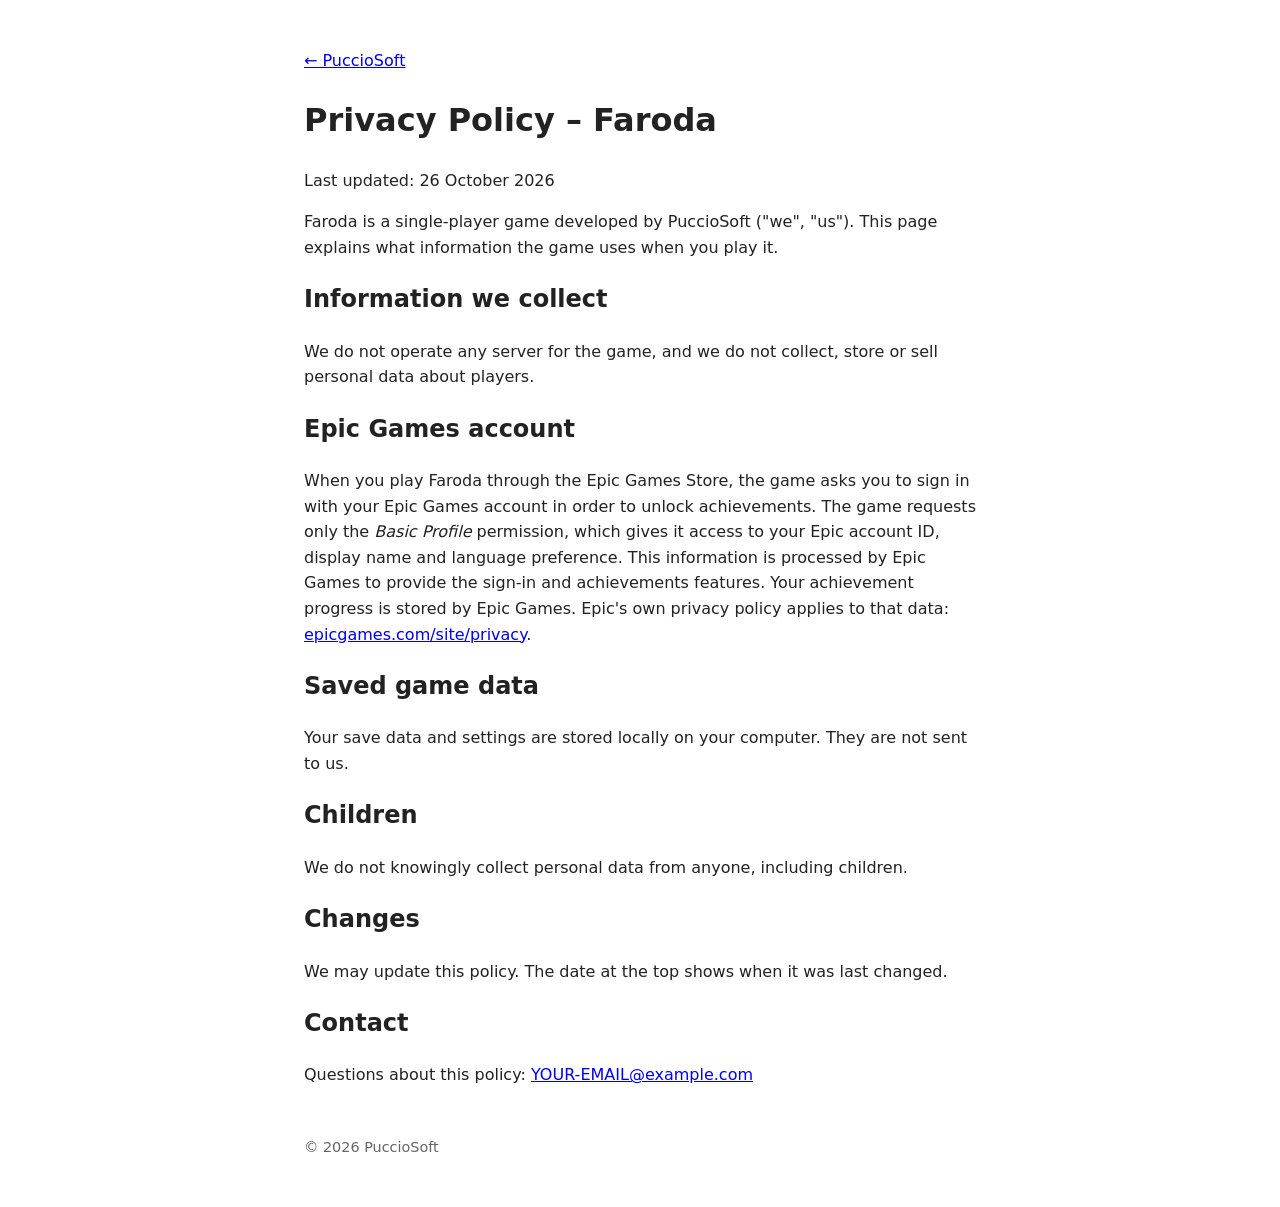
==== privacy.html @ 3f1264f8 "First commit Test pages" ====
<!doctype html>
<html lang="en">
<head>
<meta charset="utf-8">
<meta name="viewport" content="width=device-width, initial-scale=1">
<title>Privacy Policy – Faroda – PuccioSoft</title>
<style>
  body { font-family: system-ui, sans-serif; max-width: 42rem; margin: 3rem auto; padding: 0 1rem; line-height: 1.6; color: #222; }
  footer { margin-top: 3rem; font-size: .9rem; color: #666; }
</style>
</head>
<body>
  <p><a href="index.html">&larr; PuccioSoft</a></p>
  <h1>Privacy Policy – Faroda</h1>
  <p>Last updated: 26 October 2026</p>

  <p>
    Faroda is a single-player game developed by PuccioSoft ("we", "us").
    This page explains what information the game uses when you play it.
  </p>

  <h2>Information we collect</h2>
  <p>
    We do not operate any server for the game, and we do not collect, store or sell
    personal data about players.
  </p>

  <h2>Epic Games account</h2>
  <p>
    When you play Faroda through the Epic Games Store, the game asks you to sign in with your
    Epic Games account in order to unlock achievements. The game requests only the
    <em>Basic Profile</em> permission, which gives it access to your Epic account ID, display name
    and language preference. This information is processed by Epic Games to provide the sign-in and
    achievements features. Your achievement progress is stored by Epic Games.
    Epic's own privacy policy applies to that data:
    <a href="https://www.epicgames.com/site/privacy">epicgames.com/site/privacy</a>.
  </p>

  <h2>Saved game data</h2>
  <p>
    Your save data and settings are stored locally on your computer. They are not sent to us.
  </p>

  <h2>Children</h2>
  <p>We do not knowingly collect personal data from anyone, including children.</p>

  <h2>Changes</h2>
  <p>We may update this policy. The date at the top shows when it was last changed.</p>

  <h2>Contact</h2>
  <p>
    Questions about this policy: <a href="mailto:YOUR-EMAIL@example.com">YOUR-EMAIL@example.com</a>
  </p>

  <footer>&copy; 2026 PuccioSoft</footer>
</body>
</html>
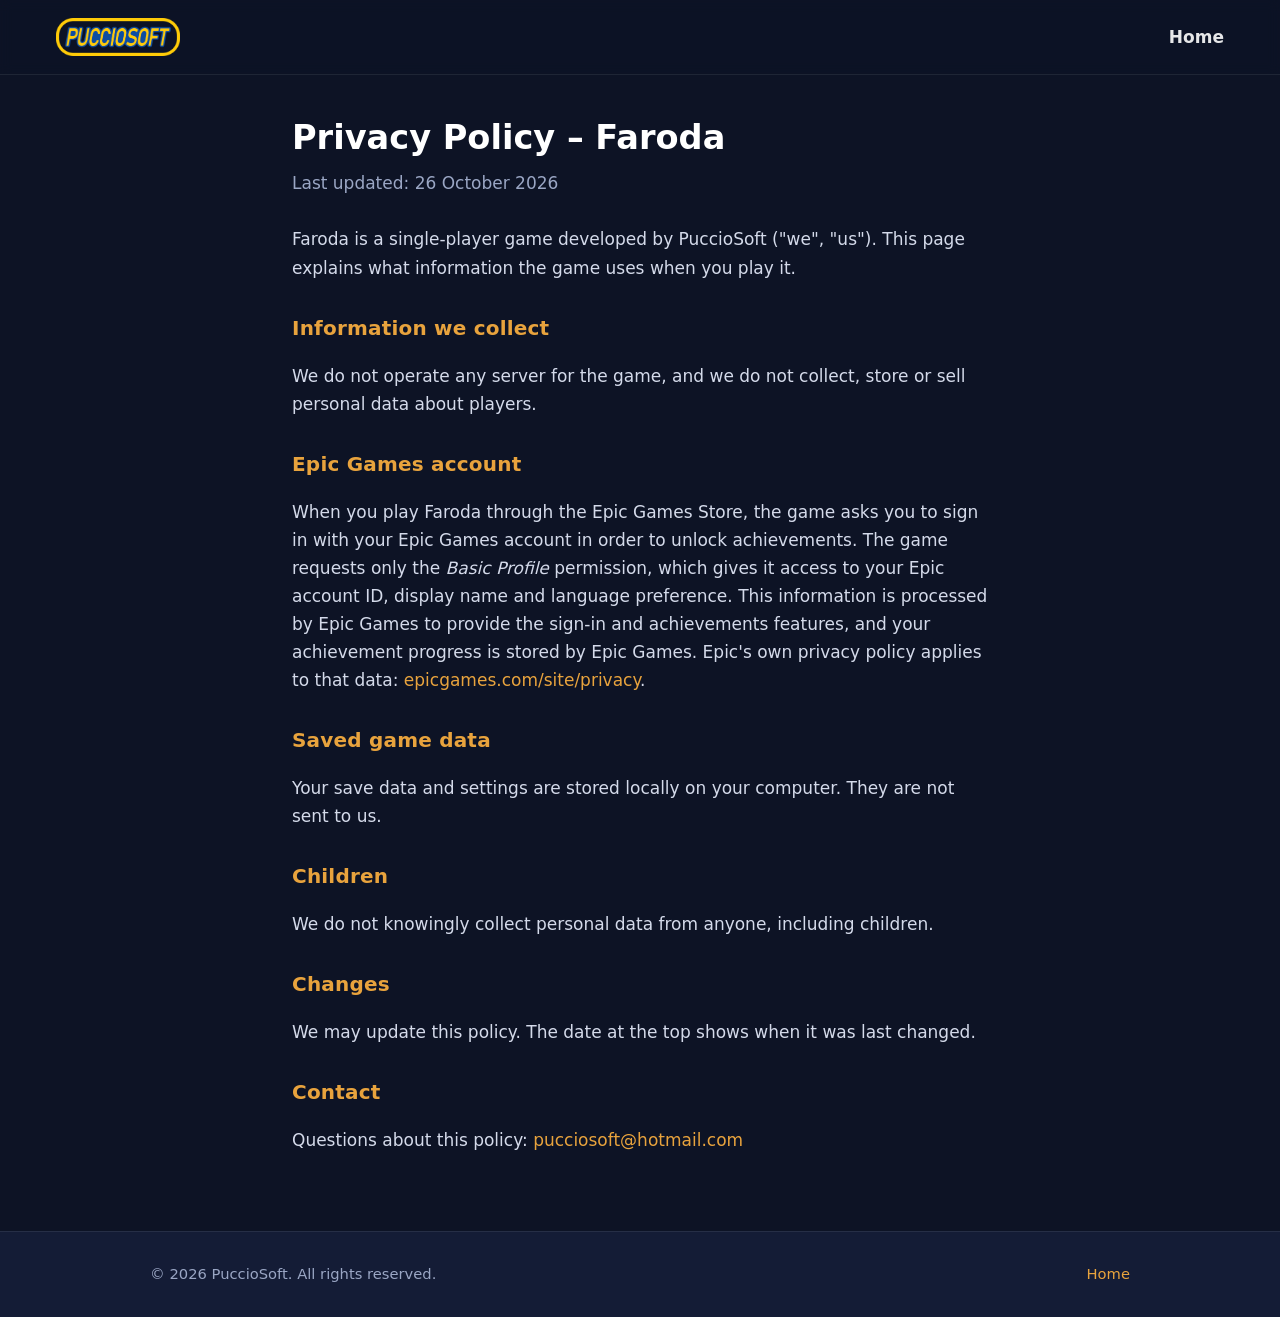
==== commit 6f6c8170: "Add files via upload" ====
--- a/privacy.html
+++ b/privacy.html
@@ -4,15 +4,22 @@
 <meta charset="utf-8">
 <meta name="viewport" content="width=device-width, initial-scale=1">
 <title>Privacy Policy – Faroda – PuccioSoft</title>
-<style>
-  body { font-family: system-ui, sans-serif; max-width: 42rem; margin: 3rem auto; padding: 0 1rem; line-height: 1.6; color: #222; }
-  footer { margin-top: 3rem; font-size: .9rem; color: #666; }
-</style>
+<meta name="description" content="Privacy Policy for the game Faroda by PuccioSoft.">
+<link rel="icon" type="image/png" href="assets/favicon.png">
+<link rel="stylesheet" href="style.css">
 </head>
 <body>
-  <p><a href="index.html">&larr; PuccioSoft</a></p>
+
+<header class="nav solid">
+  <a href="index.html" aria-label="PuccioSoft home"><img src="assets/pucciosoft.png" alt="PuccioSoft"></a>
+  <nav>
+    <a class="link" href="index.html">Home</a>
+  </nav>
+</header>
+
+<div class="page">
   <h1>Privacy Policy – Faroda</h1>
-  <p>Last updated: 26 October 2026</p>
+  <p class="updated">Last updated: 26 October 2026</p>
 
   <p>
     Faroda is a single-player game developed by PuccioSoft ("we", "us").
@@ -31,7 +38,7 @@
     Epic Games account in order to unlock achievements. The game requests only the
     <em>Basic Profile</em> permission, which gives it access to your Epic account ID, display name
     and language preference. This information is processed by Epic Games to provide the sign-in and
-    achievements features. Your achievement progress is stored by Epic Games.
+    achievements features, and your achievement progress is stored by Epic Games.
     Epic's own privacy policy applies to that data:
     <a href="https://www.epicgames.com/site/privacy">epicgames.com/site/privacy</a>.
   </p>
@@ -49,9 +56,16 @@
 
   <h2>Contact</h2>
   <p>
-    Questions about this policy: <a href="mailto:YOUR-EMAIL@example.com">YOUR-EMAIL@example.com</a>
+    Questions about this policy: <a href="mailto:pucciosoft@hotmail.com">pucciosoft@hotmail.com</a>
   </p>
+</div>
 
-  <footer>&copy; 2026 PuccioSoft</footer>
+<footer>
+  <div class="row">
+    <span>&copy; 2026 PuccioSoft. All rights reserved.</span>
+    <span><a href="index.html">Home</a></span>
+  </div>
+</footer>
+
 </body>
 </html>
--- a/style.css
+++ b/style.css
@@ -0,0 +1,70 @@
+:root{
+  --bg:#0d1325; --bg2:#141c36; --card:#18223f; --text:#e9edf7; --muted:#9aa6c4;
+  --gold:#e8a33d; --gold-d:#b9741f; --green:#5fcc00; --line:rgba(255,255,255,.08);
+}
+*{box-sizing:border-box}
+html{scroll-behavior:smooth}
+body{margin:0;background:var(--bg);color:var(--text);
+  font:17px/1.65 system-ui,-apple-system,"Segoe UI",Roboto,Helvetica,Arial,sans-serif}
+a{color:var(--gold);text-decoration:none}
+a:hover{text-decoration:underline}
+img{max-width:100%;height:auto;display:block}
+
+.nav{position:absolute;inset:0 0 auto 0;z-index:5;display:flex;justify-content:space-between;
+  align-items:center;padding:18px clamp(16px,5vw,56px)}
+.nav img{height:38px;width:auto}
+.nav a.link{font-weight:600;color:#fff;opacity:.9;margin-left:22px}
+
+.hero{position:relative;min-height:min(92vh,760px);display:grid;place-items:center;text-align:center;
+  padding:110px 20px 70px;overflow:hidden;isolation:isolate}
+.hero::before{content:"";position:absolute;inset:0;z-index:-2;background:url(assets/hero.webp) center/cover no-repeat;
+  transform:scale(1.04)}
+.hero::after{content:"";position:absolute;inset:0;z-index:-1;
+  background:linear-gradient(180deg,rgba(13,19,37,.55) 0%,rgba(13,19,37,.35) 40%,var(--bg) 100%)}
+.hero .title{width:min(760px,86vw);margin:0 auto;filter:drop-shadow(0 8px 24px rgba(0,0,0,.55))}
+.hero p.tag{margin:22px auto 0;max-width:34rem;font-size:1.2rem;color:#fff;text-shadow:0 2px 12px rgba(0,0,0,.7)}
+.badges{margin-top:26px;display:flex;gap:10px;justify-content:center;flex-wrap:wrap}
+.badge{padding:6px 14px;border-radius:999px;background:rgba(13,19,37,.65);border:1px solid rgba(255,255,255,.18);
+  font-size:.9rem;font-weight:600;backdrop-filter:blur(4px)}
+
+main{max-width:980px;margin:0 auto;padding:10px clamp(18px,5vw,40px) 40px}
+section{padding:46px 0;border-top:1px solid var(--line)}
+section:first-of-type{border-top:0}
+h2{font-size:1.7rem;margin:0 0 14px;color:var(--gold);letter-spacing:.2px}
+.about{display:grid;grid-template-columns:1.5fr 1fr;gap:38px;align-items:center}
+.about .art{border-radius:16px;overflow:hidden;border:1px solid var(--line);box-shadow:0 18px 40px rgba(0,0,0,.45);
+  max-width:320px;justify-self:center}
+.facts{display:grid;grid-template-columns:repeat(auto-fit,minmax(190px,1fr));gap:14px;margin:0;padding:0;list-style:none}
+.facts li{background:var(--card);border:1px solid var(--line);border-radius:14px;padding:16px 18px}
+.facts b{display:block;color:var(--muted);font-size:.78rem;text-transform:uppercase;letter-spacing:.9px;margin-bottom:4px}
+.dev{display:flex;gap:26px;align-items:center;flex-wrap:wrap}
+.dev img{width:200px;border-radius:12px}
+.btn{display:inline-block;margin-top:6px;padding:11px 20px;border-radius:10px;background:var(--gold);color:#1b1305;
+  font-weight:700}
+.btn:hover{background:#f0b252;text-decoration:none}
+
+footer{border-top:1px solid var(--line);background:var(--bg2);padding:30px clamp(18px,5vw,56px);
+  color:var(--muted);font-size:.92rem}
+footer .row{max-width:980px;margin:0 auto;display:flex;justify-content:space-between;gap:16px;flex-wrap:wrap;align-items:center}
+
+/* privacy / text pages */
+.page{max-width:760px;margin:0 auto;padding:110px clamp(18px,5vw,32px) 60px}
+.page h1{font-size:2.1rem;margin:0 0 4px;color:#fff}
+.page .updated{color:var(--muted);margin:0 0 28px}
+.page h2{font-size:1.25rem;margin:30px 0 8px}
+.page p,.page li{color:#d4daea}
+.nav.solid{background:rgba(13,19,37,.92);position:fixed;border-bottom:1px solid var(--line);backdrop-filter:blur(6px)}
+
+@media(max-width:720px){
+  .about{grid-template-columns:1fr}
+  .nav img{height:30px}
+}
+
+.hero p .btn{margin-top:26px}
+.features{margin:14px 0 0;padding-left:1.2rem}
+.features li{margin:4px 0}
+.features li::marker{color:var(--green)}
+.social{display:flex;flex-wrap:wrap;gap:8px 10px;margin:14px 0}
+.social a{padding:6px 14px;border-radius:999px;background:var(--card);border:1px solid var(--line);
+  color:var(--text);font-size:.92rem;font-weight:600}
+.social a:hover{border-color:var(--gold);color:var(--gold);text-decoration:none}
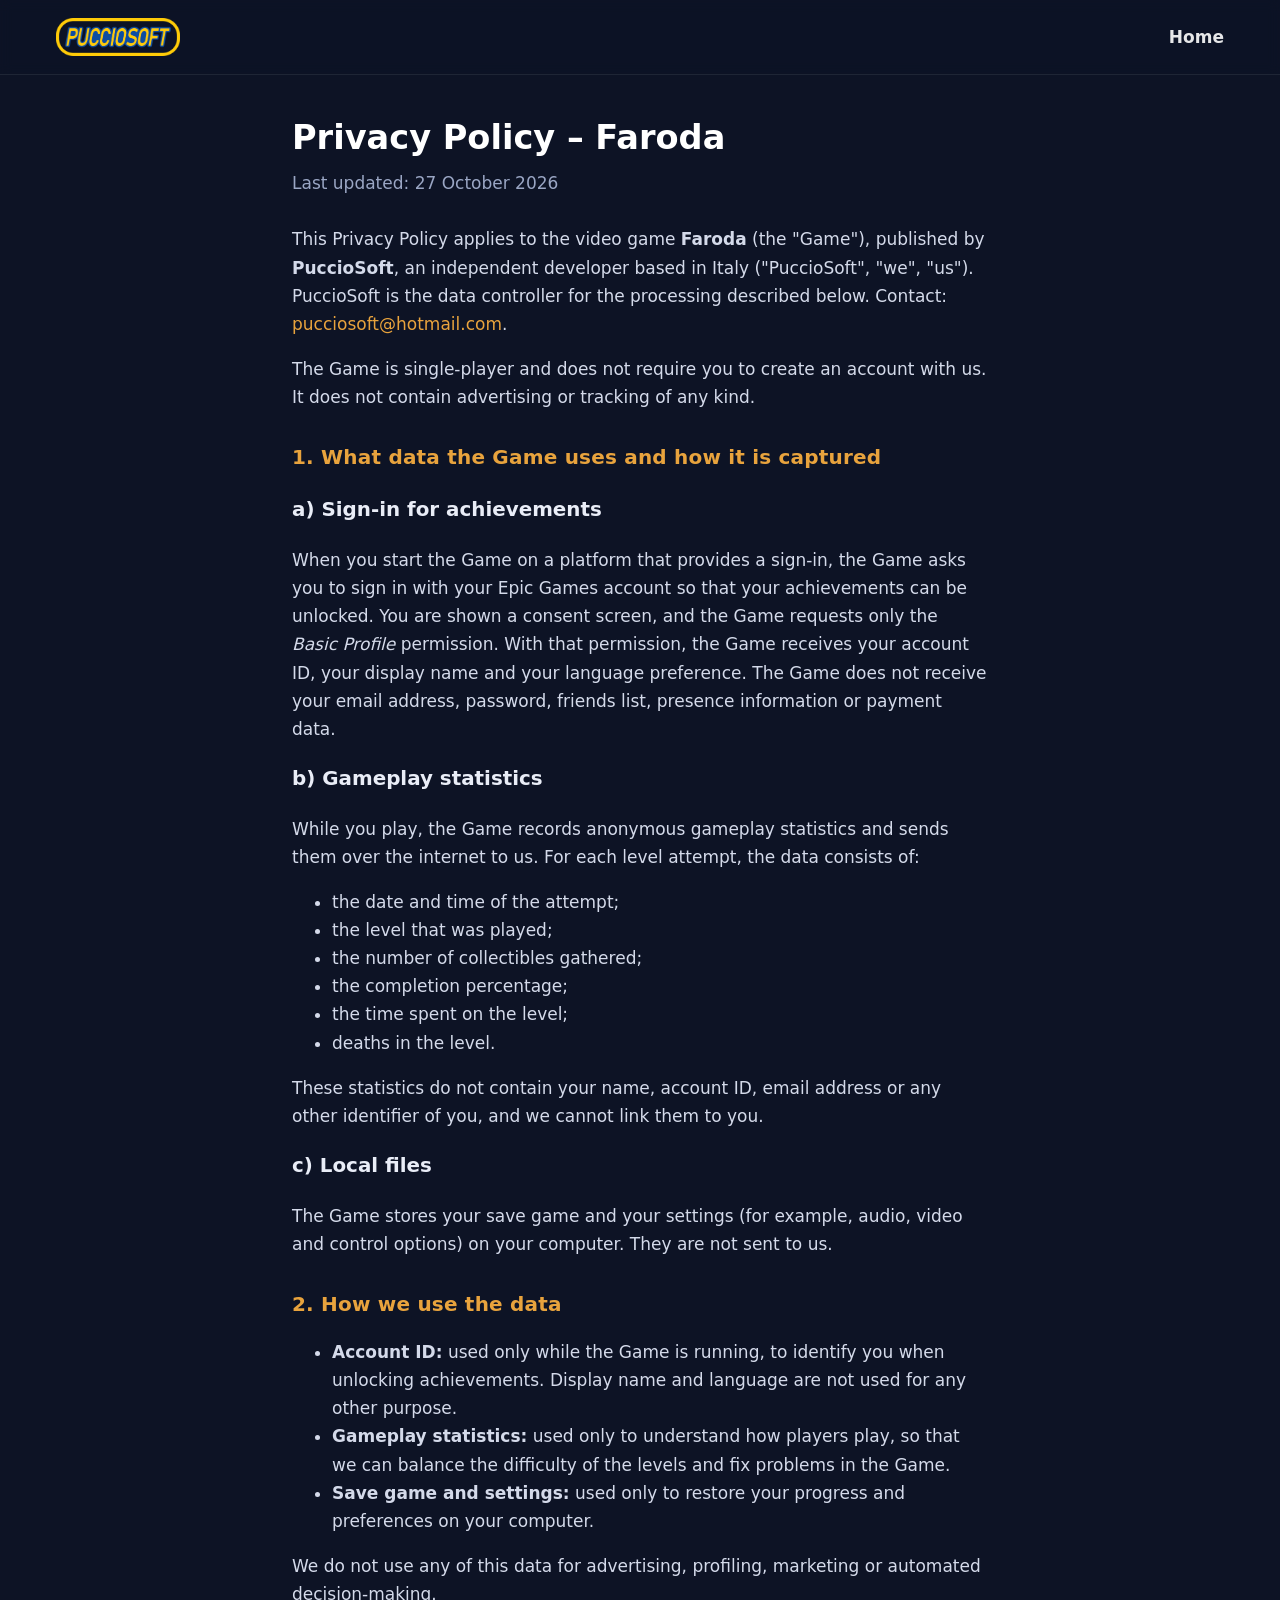
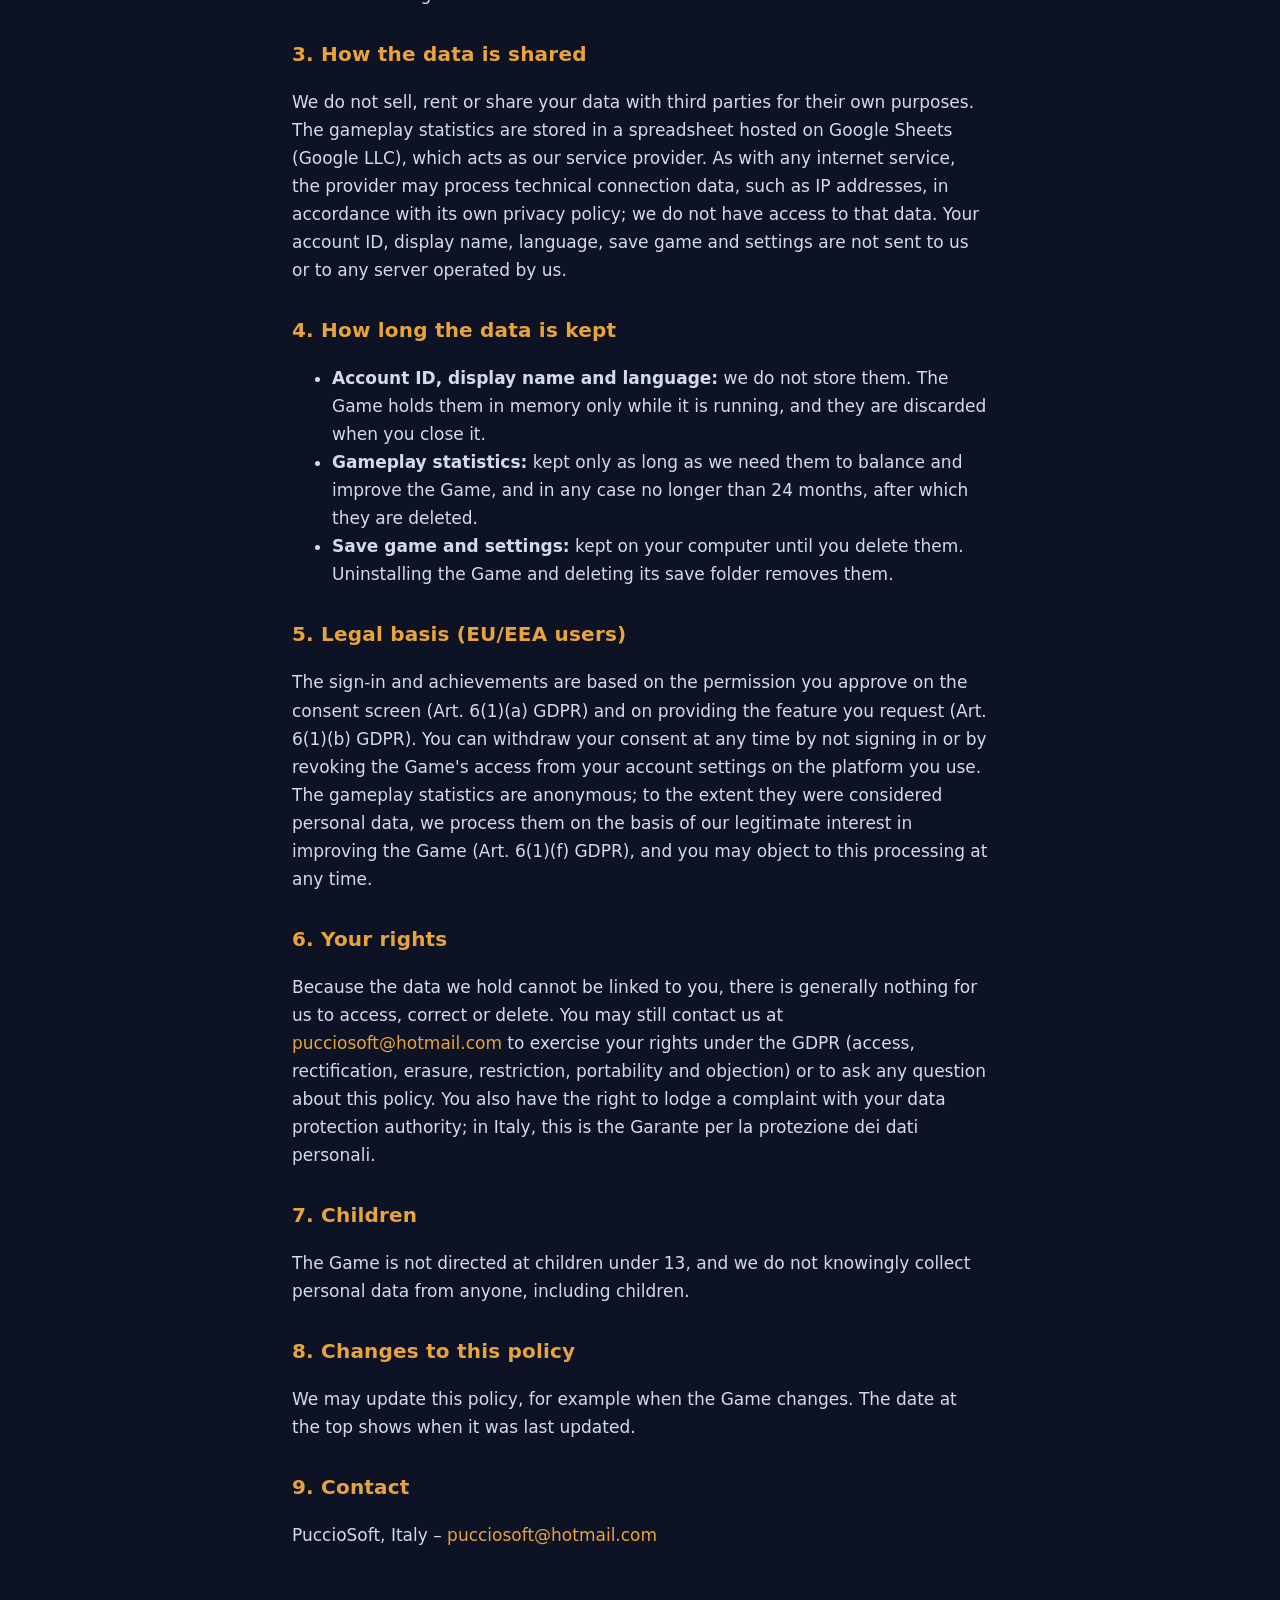
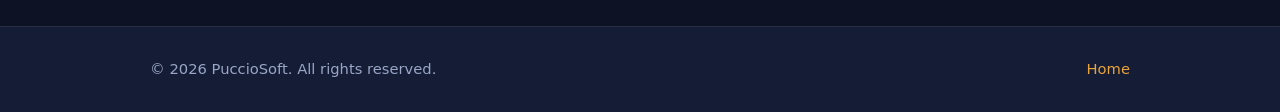
==== commit 0729c417: "Privacy page Updated Privacy page according to https://dev.epicgames.com/docs/epic-online-services/a" ====
--- a/privacy.html
+++ b/privacy.html
@@ -19,44 +19,115 @@
 
 <div class="page">
   <h1>Privacy Policy – Faroda</h1>
-  <p class="updated">Last updated: 26 October 2026</p>
+  <p class="updated">Last updated: 27 October 2026</p>
 
   <p>
-    Faroda is a single-player game developed by PuccioSoft ("we", "us").
-    This page explains what information the game uses when you play it.
+    This Privacy Policy applies to the video game <strong>Faroda</strong> (the "Game"), published by
+    <strong>PuccioSoft</strong>, an independent developer based in Italy ("PuccioSoft", "we", "us").
+    PuccioSoft is the data controller for the processing described below. Contact:
+    <a href="mailto:pucciosoft@hotmail.com">pucciosoft@hotmail.com</a>.
+  </p>
+  <p>
+    The Game is single-player and does not require you to create an account with us. It does not contain
+    advertising or tracking of any kind.
   </p>
 
-  <h2>Information we collect</h2>
+  <h2>1. What data the Game uses and how it is captured</h2>
+
+  <h3>a) Sign-in for achievements</h3>
   <p>
-    We do not operate any server for the game, and we do not collect, store or sell
-    personal data about players.
+    When you start the Game on a platform that provides a sign-in, the Game asks you to sign in with your Epic Games
+    account so that your achievements can be unlocked. You are shown a consent screen, and the Game requests only the
+    <em>Basic Profile</em> permission. With that permission, the Game receives your account ID, your display name and
+    your language preference. The Game does not receive your email address, password, friends list, presence
+    information or payment data.
   </p>
 
-  <h2>Epic Games account</h2>
+  <h3>b) Gameplay statistics</h3>
   <p>
-    When you play Faroda through the Epic Games Store, the game asks you to sign in with your
-    Epic Games account in order to unlock achievements. The game requests only the
-    <em>Basic Profile</em> permission, which gives it access to your Epic account ID, display name
-    and language preference. This information is processed by Epic Games to provide the sign-in and
-    achievements features, and your achievement progress is stored by Epic Games.
-    Epic's own privacy policy applies to that data:
-    <a href="https://www.epicgames.com/site/privacy">epicgames.com/site/privacy</a>.
+    While you play, the Game records anonymous gameplay statistics and sends them over the internet to us.
+    For each level attempt, the data consists of:
+  </p>
+  <ul>
+    <li>the date and time of the attempt;</li>
+    <li>the level that was played;</li>
+    <li>the number of collectibles gathered;</li>
+    <li>the completion percentage;</li>
+    <li>the time spent on the level;</li>
+    <li>deaths in the level.</li>
+  </ul>
+  <p>
+    These statistics do not contain your name, account ID, email address or any other identifier of you, and we
+    cannot link them to you.
   </p>
 
-  <h2>Saved game data</h2>
+  <h3>c) Local files</h3>
   <p>
-    Your save data and settings are stored locally on your computer. They are not sent to us.
+    The Game stores your save game and your settings (for example, audio, video and control options) on your computer.
+    They are not sent to us.
   </p>
 
-  <h2>Children</h2>
-  <p>We do not knowingly collect personal data from anyone, including children.</p>
+  <h2>2. How we use the data</h2>
+  <ul>
+    <li><strong>Account ID:</strong> used only while the Game is running, to identify you when unlocking achievements.
+      Display name and language are not used for any other purpose.</li>
+    <li><strong>Gameplay statistics:</strong> used only to understand how players play, so that we can balance the
+      difficulty of the levels and fix problems in the Game.</li>
+    <li><strong>Save game and settings:</strong> used only to restore your progress and preferences on your computer.</li>
+  </ul>
+  <p>We do not use any of this data for advertising, profiling, marketing or automated decision-making.</p>
 
-  <h2>Changes</h2>
-  <p>We may update this policy. The date at the top shows when it was last changed.</p>
+  <h2>3. How the data is shared</h2>
+  <p>
+    We do not sell, rent or share your data with third parties for their own purposes. The gameplay statistics are
+    stored in a spreadsheet hosted on Google Sheets (Google LLC), which acts as our service provider. As with any
+    internet service, the provider may process technical connection data, such as IP addresses, in accordance with its
+    own privacy policy; we do not have access to that data. Your account ID, display name, language, save game and
+    settings are not sent to us or to any server operated by us.
+  </p>
 
-  <h2>Contact</h2>
+  <h2>4. How long the data is kept</h2>
+  <ul>
+    <li><strong>Account ID, display name and language:</strong> we do not store them. The Game holds them in memory only
+      while it is running, and they are discarded when you close it.</li>
+    <li><strong>Gameplay statistics:</strong> kept only as long as we need them to balance and improve the Game, and in
+      any case no longer than 24 months, after which they are deleted.</li>
+    <li><strong>Save game and settings:</strong> kept on your computer until you delete them. Uninstalling the Game and
+      deleting its save folder removes them.</li>
+  </ul>
+
+  <h2>5. Legal basis (EU/EEA users)</h2>
   <p>
-    Questions about this policy: <a href="mailto:pucciosoft@hotmail.com">pucciosoft@hotmail.com</a>
+    The sign-in and achievements are based on the permission you approve on the consent screen (Art. 6(1)(a) GDPR) and on
+    providing the feature you request (Art. 6(1)(b) GDPR). You can withdraw your consent at any time by not signing in or
+    by revoking the Game's access from your account settings on the platform you use. The gameplay statistics are
+    anonymous; to the extent they were considered personal data, we process them on the basis of our legitimate interest
+    in improving the Game (Art. 6(1)(f) GDPR), and you may object to this processing at any time.
+  </p>
+
+  <h2>6. Your rights</h2>
+  <p>
+    Because the data we hold cannot be linked to you, there is generally nothing for us to access, correct or delete.
+    You may still contact us at <a href="mailto:pucciosoft@hotmail.com">pucciosoft@hotmail.com</a> to exercise your
+    rights under the GDPR (access, rectification, erasure, restriction, portability and objection) or to ask any
+    question about this policy. You also have the right to lodge a complaint with your data protection authority; in
+    Italy, this is the Garante per la protezione dei dati personali.
+  </p>
+
+  <h2>7. Children</h2>
+  <p>
+    The Game is not directed at children under 13, and we do not knowingly collect personal data from anyone,
+    including children.
+  </p>
+
+  <h2>8. Changes to this policy</h2>
+  <p>
+    We may update this policy, for example when the Game changes. The date at the top shows when it was last updated.
+  </p>
+
+  <h2>9. Contact</h2>
+  <p>
+    PuccioSoft, Italy &ndash; <a href="mailto:pucciosoft@hotmail.com">pucciosoft@hotmail.com</a>
   </p>
 </div>
 
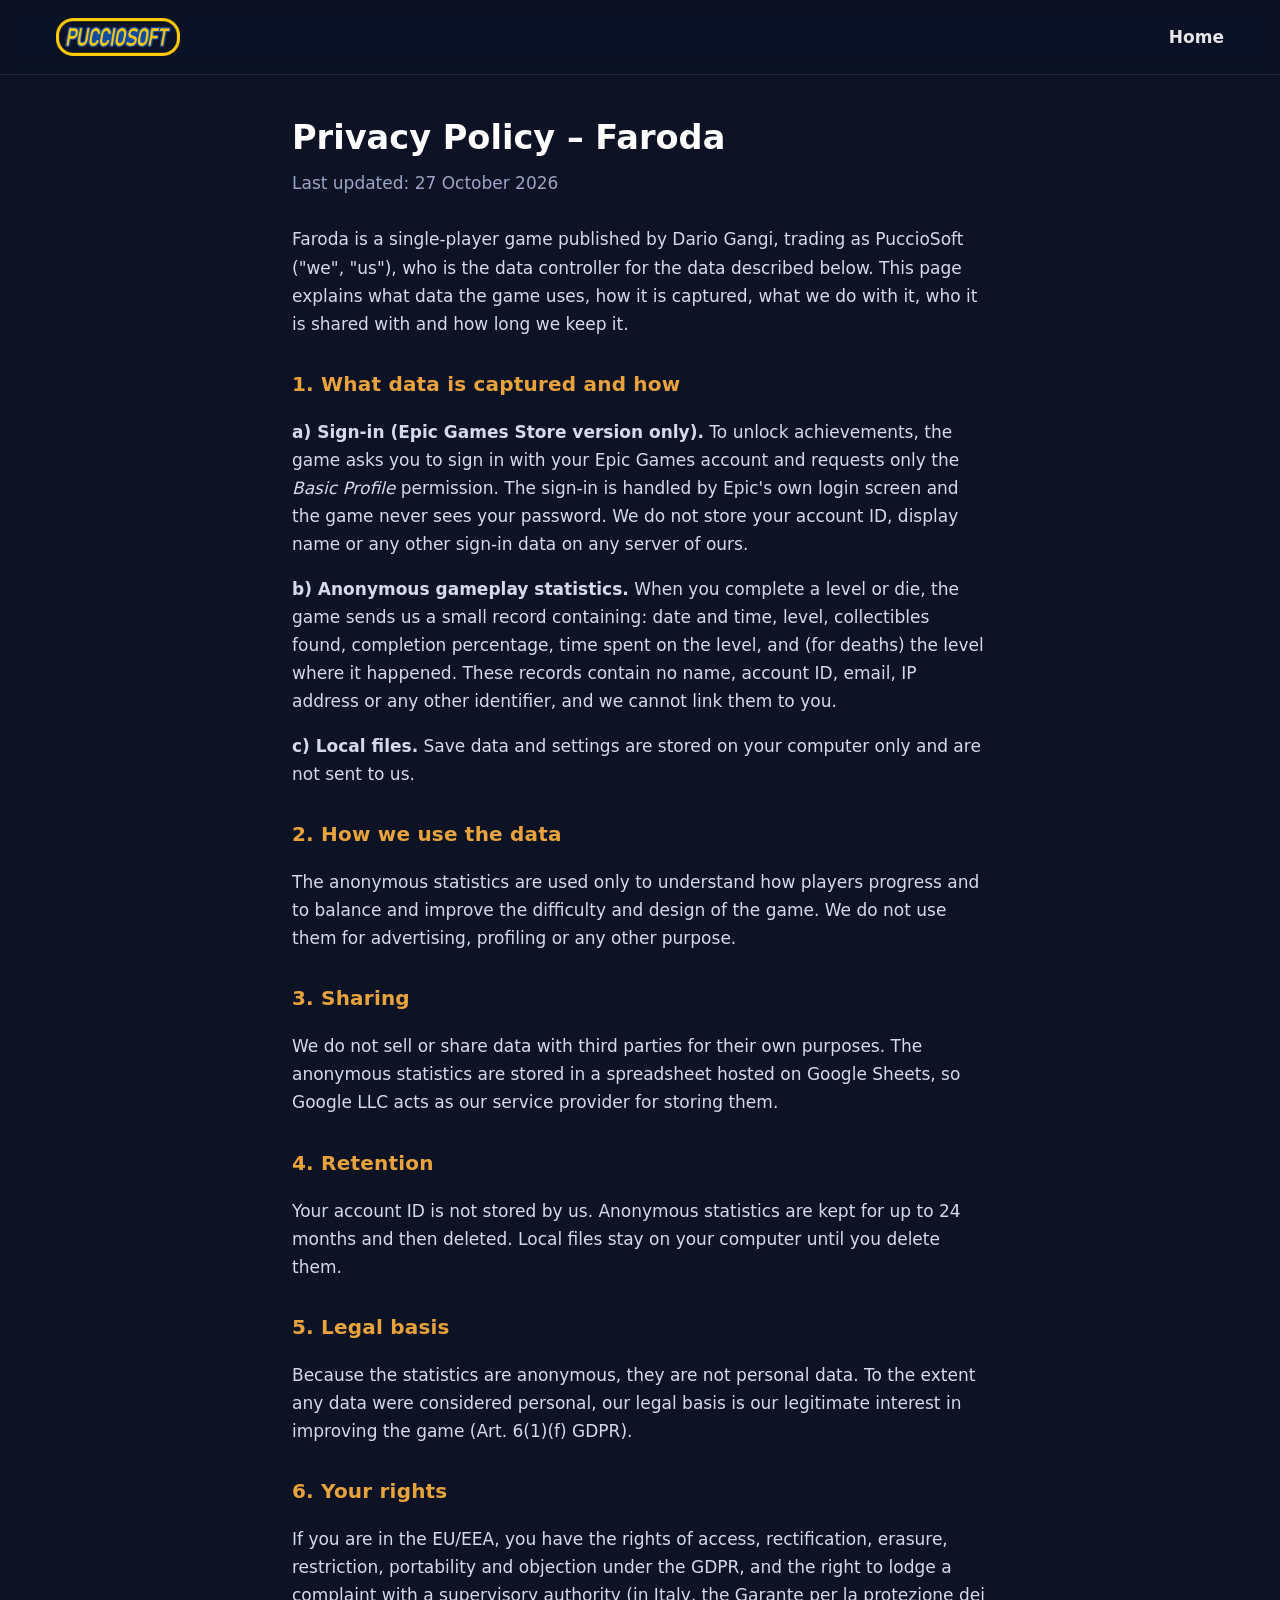
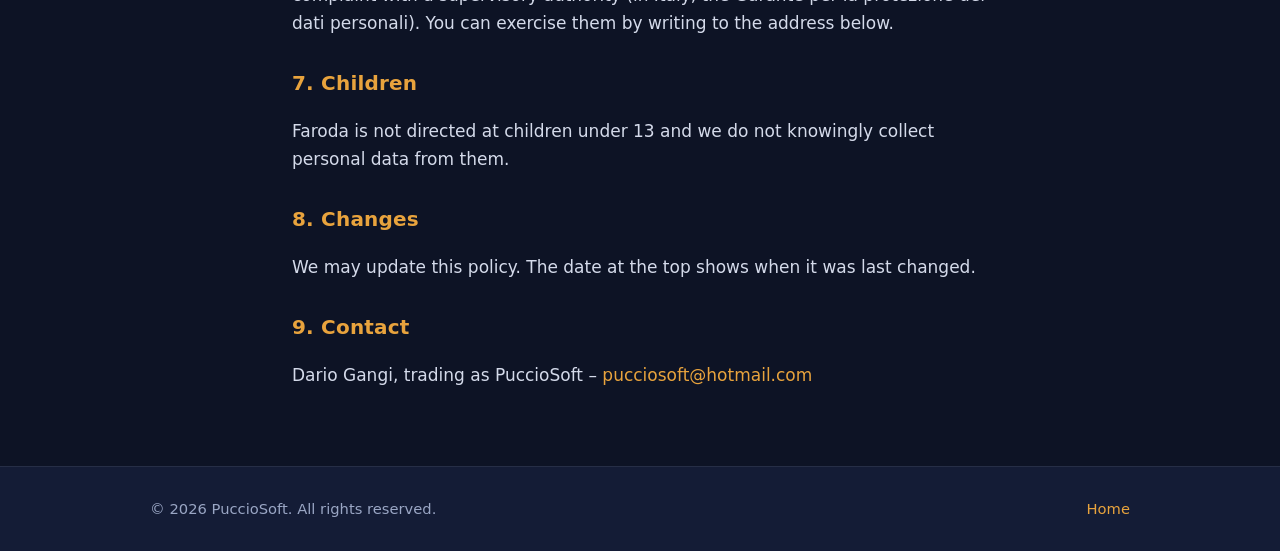
==== commit f41d60e7: "updated Privacy page" ====
--- a/privacy.html
+++ b/privacy.html
@@ -22,112 +22,70 @@
   <p class="updated">Last updated: 27 October 2026</p>
 
   <p>
-    This Privacy Policy applies to the video game <strong>Faroda</strong> (the "Game"), published by
-    <strong>PuccioSoft</strong>, an independent developer based in Italy ("PuccioSoft", "we", "us").
-    PuccioSoft is the data controller for the processing described below. Contact:
-    <a href="mailto:pucciosoft@hotmail.com">pucciosoft@hotmail.com</a>.
-  </p>
-  <p>
-    The Game is single-player and does not require you to create an account with us. It does not contain
-    advertising or tracking of any kind.
+    Faroda is a single-player game published by Dario Gangi, trading as PuccioSoft ("we", "us"),
+    who is the data controller for the data described below. This page explains what data the game
+    uses, how it is captured, what we do with it, who it is shared with and how long we keep it.
   </p>
 
-  <h2>1. What data the Game uses and how it is captured</h2>
+  <h2>1. What data is captured and how</h2>
+  <p><strong>a) Sign-in (Epic Games Store version only).</strong>
+    To unlock achievements, the game asks you to sign in with your Epic Games account and requests
+    only the <em>Basic Profile</em> permission. The sign-in is handled by Epic's own login screen
+    and the game never sees your password. We do not store your account ID, display name or any
+    other sign-in data on any server of ours.</p>
+  <p><strong>b) Anonymous gameplay statistics.</strong>
+    When you complete a level or die, the game sends us a small record containing: date and time,
+    level, collectibles found, completion percentage, time spent on the level, and (for deaths)
+    the level where it happened. These records contain no name, account ID, email, IP address
+    or any other identifier, and we cannot link them to you.</p>
+  <p><strong>c) Local files.</strong>
+    Save data and settings are stored on your computer only and are not sent to us.</p>
 
-  <h3>a) Sign-in for achievements</h3>
+  <h2>2. How we use the data</h2>
   <p>
-    When you start the Game on a platform that provides a sign-in, the Game asks you to sign in with your Epic Games
-    account so that your achievements can be unlocked. You are shown a consent screen, and the Game requests only the
-    <em>Basic Profile</em> permission. With that permission, the Game receives your account ID, your display name and
-    your language preference. The Game does not receive your email address, password, friends list, presence
-    information or payment data.
+    The anonymous statistics are used only to understand how players progress and to balance
+    and improve the difficulty and design of the game. We do not use them for advertising,
+    profiling or any other purpose.
   </p>
 
-  <h3>b) Gameplay statistics</h3>
+  <h2>3. Sharing</h2>
   <p>
-    While you play, the Game records anonymous gameplay statistics and sends them over the internet to us.
-    For each level attempt, the data consists of:
-  </p>
-  <ul>
-    <li>the date and time of the attempt;</li>
-    <li>the level that was played;</li>
-    <li>the number of collectibles gathered;</li>
-    <li>the completion percentage;</li>
-    <li>the time spent on the level;</li>
-    <li>deaths in the level.</li>
-  </ul>
-  <p>
-    These statistics do not contain your name, account ID, email address or any other identifier of you, and we
-    cannot link them to you.
+    We do not sell or share data with third parties for their own purposes. The anonymous
+    statistics are stored in a spreadsheet hosted on Google Sheets, so Google LLC acts as our
+    service provider for storing them.
   </p>
 
-  <h3>c) Local files</h3>
+  <h2>4. Retention</h2>
   <p>
-    The Game stores your save game and your settings (for example, audio, video and control options) on your computer.
-    They are not sent to us.
+    Your account ID is not stored by us. Anonymous statistics are kept for up to 24 months and
+    then deleted. Local files stay on your computer until you delete them.
   </p>
 
-  <h2>2. How we use the data</h2>
-  <ul>
-    <li><strong>Account ID:</strong> used only while the Game is running, to identify you when unlocking achievements.
-      Display name and language are not used for any other purpose.</li>
-    <li><strong>Gameplay statistics:</strong> used only to understand how players play, so that we can balance the
-      difficulty of the levels and fix problems in the Game.</li>
-    <li><strong>Save game and settings:</strong> used only to restore your progress and preferences on your computer.</li>
-  </ul>
-  <p>We do not use any of this data for advertising, profiling, marketing or automated decision-making.</p>
-
-  <h2>3. How the data is shared</h2>
+  <h2>5. Legal basis</h2>
   <p>
-    We do not sell, rent or share your data with third parties for their own purposes. The gameplay statistics are
-    stored in a spreadsheet hosted on Google Sheets (Google LLC), which acts as our service provider. As with any
-    internet service, the provider may process technical connection data, such as IP addresses, in accordance with its
-    own privacy policy; we do not have access to that data. Your account ID, display name, language, save game and
-    settings are not sent to us or to any server operated by us.
-  </p>
-
-  <h2>4. How long the data is kept</h2>
-  <ul>
-    <li><strong>Account ID, display name and language:</strong> we do not store them. The Game holds them in memory only
-      while it is running, and they are discarded when you close it.</li>
-    <li><strong>Gameplay statistics:</strong> kept only as long as we need them to balance and improve the Game, and in
-      any case no longer than 24 months, after which they are deleted.</li>
-    <li><strong>Save game and settings:</strong> kept on your computer until you delete them. Uninstalling the Game and
-      deleting its save folder removes them.</li>
-  </ul>
-
-  <h2>5. Legal basis (EU/EEA users)</h2>
-  <p>
-    The sign-in and achievements are based on the permission you approve on the consent screen (Art. 6(1)(a) GDPR) and on
-    providing the feature you request (Art. 6(1)(b) GDPR). You can withdraw your consent at any time by not signing in or
-    by revoking the Game's access from your account settings on the platform you use. The gameplay statistics are
-    anonymous; to the extent they were considered personal data, we process them on the basis of our legitimate interest
-    in improving the Game (Art. 6(1)(f) GDPR), and you may object to this processing at any time.
+    Because the statistics are anonymous, they are not personal data. To the extent any data
+    were considered personal, our legal basis is our legitimate interest in improving the game
+    (Art. 6(1)(f) GDPR).
   </p>
 
   <h2>6. Your rights</h2>
   <p>
-    Because the data we hold cannot be linked to you, there is generally nothing for us to access, correct or delete.
-    You may still contact us at <a href="mailto:pucciosoft@hotmail.com">pucciosoft@hotmail.com</a> to exercise your
-    rights under the GDPR (access, rectification, erasure, restriction, portability and objection) or to ask any
-    question about this policy. You also have the right to lodge a complaint with your data protection authority; in
-    Italy, this is the Garante per la protezione dei dati personali.
+    If you are in the EU/EEA, you have the rights of access, rectification, erasure, restriction,
+    portability and objection under the GDPR, and the right to lodge a complaint with a
+    supervisory authority (in Italy, the Garante per la protezione dei dati personali).
+    You can exercise them by writing to the address below.
   </p>
 
   <h2>7. Children</h2>
-  <p>
-    The Game is not directed at children under 13, and we do not knowingly collect personal data from anyone,
-    including children.
-  </p>
+  <p>Faroda is not directed at children under 13 and we do not knowingly collect personal data from them.</p>
 
-  <h2>8. Changes to this policy</h2>
-  <p>
-    We may update this policy, for example when the Game changes. The date at the top shows when it was last updated.
-  </p>
+  <h2>8. Changes</h2>
+  <p>We may update this policy. The date at the top shows when it was last changed.</p>
 
   <h2>9. Contact</h2>
   <p>
-    PuccioSoft, Italy &ndash; <a href="mailto:pucciosoft@hotmail.com">pucciosoft@hotmail.com</a>
+    Dario Gangi, trading as PuccioSoft –
+    <a href="mailto:pucciosoft@hotmail.com">pucciosoft@hotmail.com</a>
   </p>
 </div>
 
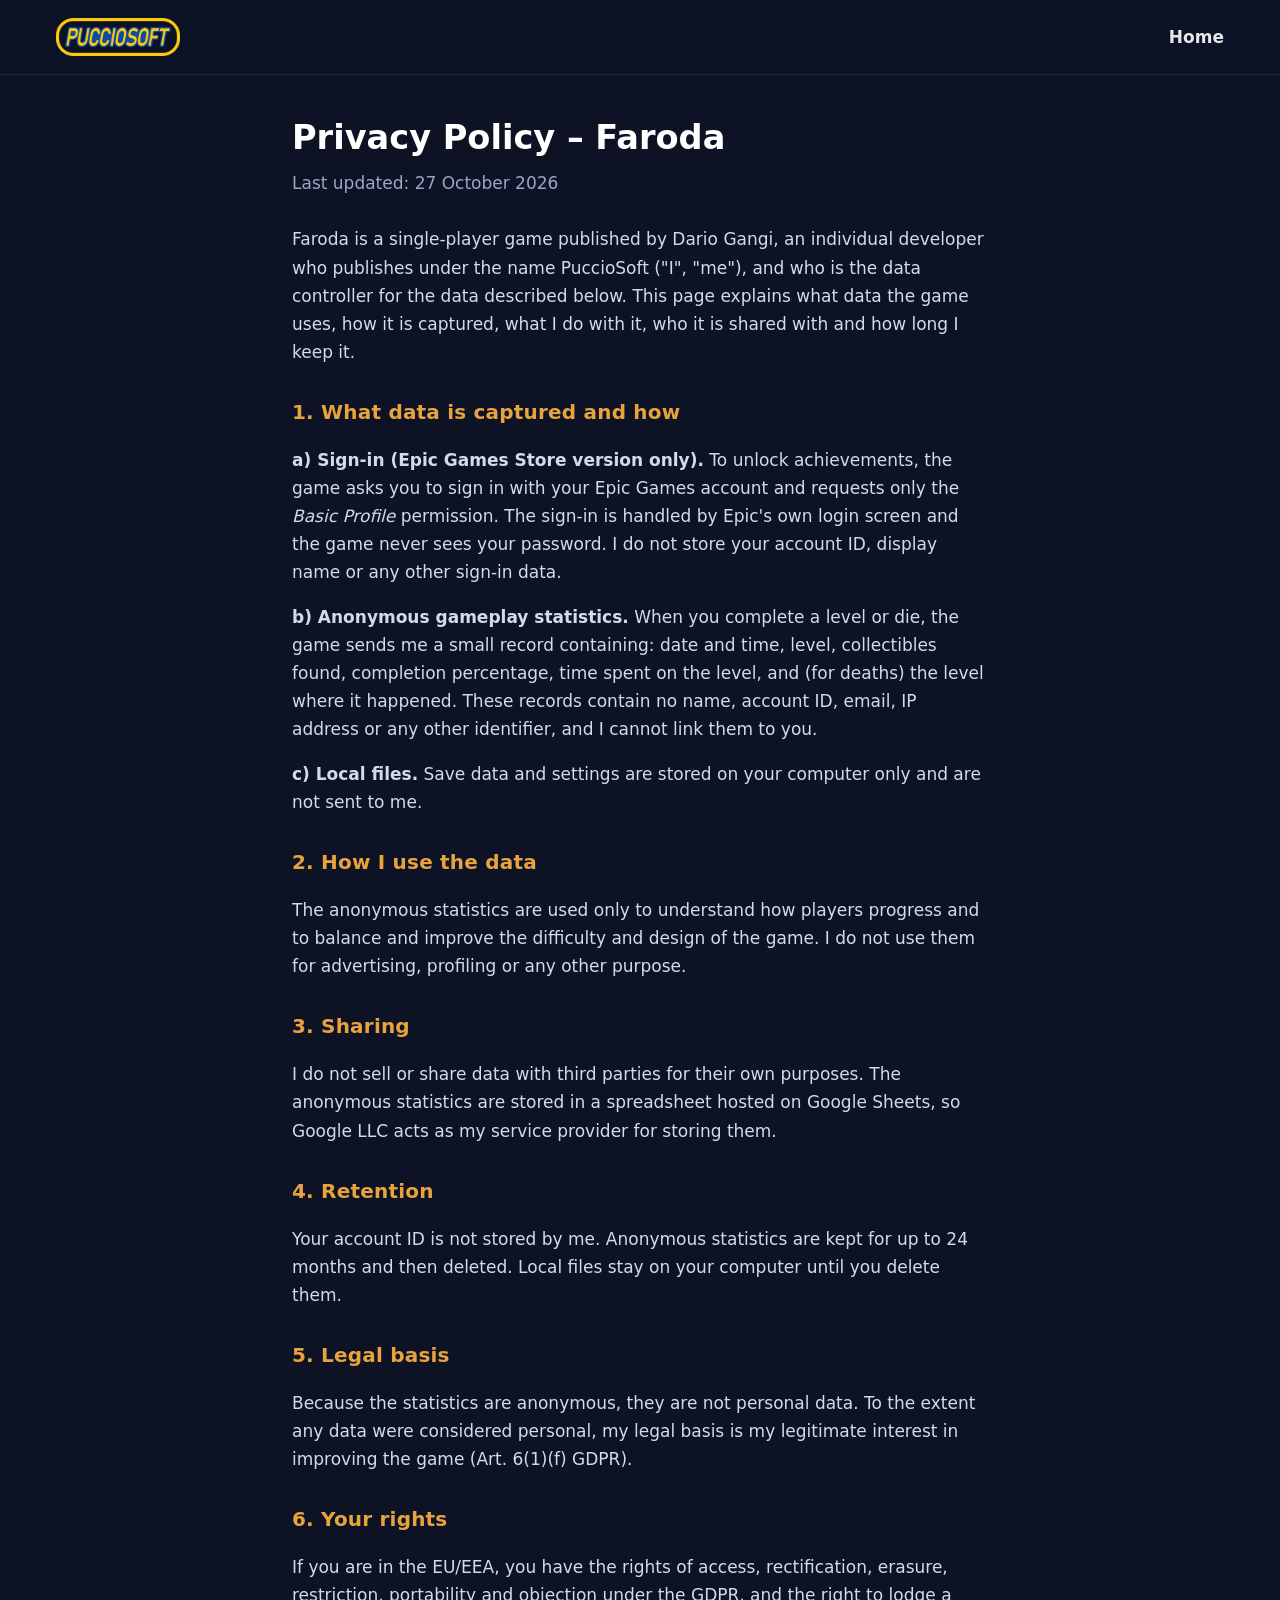
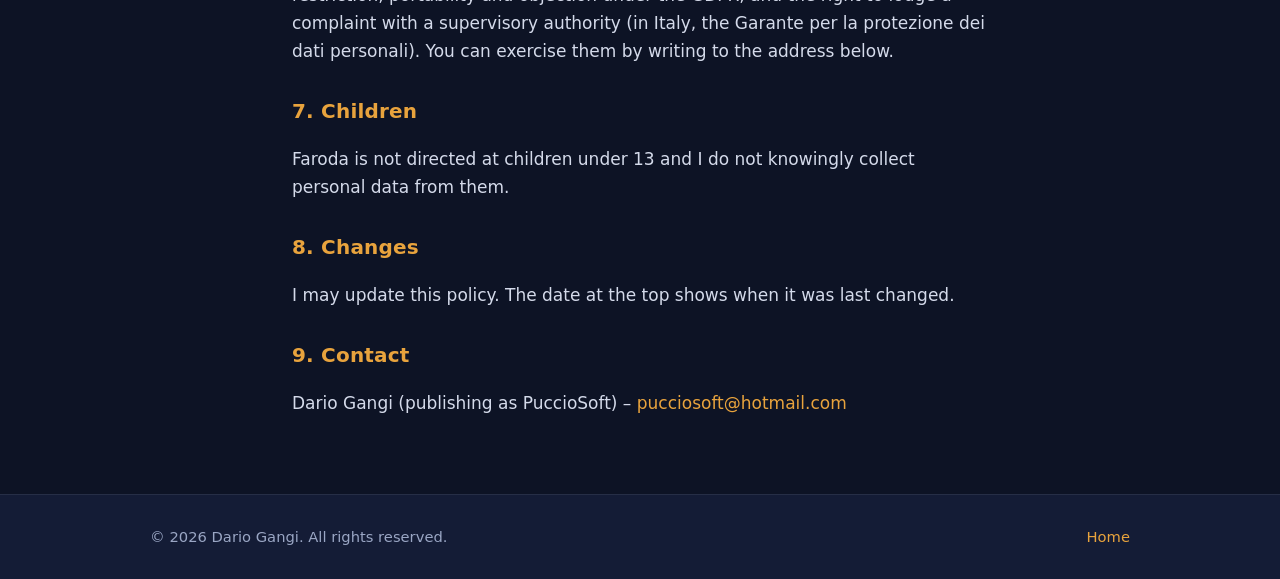
==== commit 4ba0f7a4: "Add files via upload" ====
--- a/privacy.html
+++ b/privacy.html
@@ -22,49 +22,49 @@
   <p class="updated">Last updated: 27 October 2026</p>
 
   <p>
-    Faroda is a single-player game published by Dario Gangi, trading as PuccioSoft ("we", "us"),
-    who is the data controller for the data described below. This page explains what data the game
-    uses, how it is captured, what we do with it, who it is shared with and how long we keep it.
+    Faroda is a single-player game published by Dario Gangi, an individual developer who publishes under the name PuccioSoft ("I", "me"),
+    and who is the data controller for the data described below. This page explains what data the game
+    uses, how it is captured, what I do with it, who it is shared with and how long I keep it.
   </p>
 
   <h2>1. What data is captured and how</h2>
   <p><strong>a) Sign-in (Epic Games Store version only).</strong>
     To unlock achievements, the game asks you to sign in with your Epic Games account and requests
     only the <em>Basic Profile</em> permission. The sign-in is handled by Epic's own login screen
-    and the game never sees your password. We do not store your account ID, display name or any
-    other sign-in data on any server of ours.</p>
+    and the game never sees your password. I do not store your account ID, display name or any
+    other sign-in data.</p>
   <p><strong>b) Anonymous gameplay statistics.</strong>
-    When you complete a level or die, the game sends us a small record containing: date and time,
+    When you complete a level or die, the game sends me a small record containing: date and time,
     level, collectibles found, completion percentage, time spent on the level, and (for deaths)
     the level where it happened. These records contain no name, account ID, email, IP address
-    or any other identifier, and we cannot link them to you.</p>
+    or any other identifier, and I cannot link them to you.</p>
   <p><strong>c) Local files.</strong>
-    Save data and settings are stored on your computer only and are not sent to us.</p>
+    Save data and settings are stored on your computer only and are not sent to me.</p>
 
-  <h2>2. How we use the data</h2>
+  <h2>2. How I use the data</h2>
   <p>
     The anonymous statistics are used only to understand how players progress and to balance
-    and improve the difficulty and design of the game. We do not use them for advertising,
+    and improve the difficulty and design of the game. I do not use them for advertising,
     profiling or any other purpose.
   </p>
 
   <h2>3. Sharing</h2>
   <p>
-    We do not sell or share data with third parties for their own purposes. The anonymous
-    statistics are stored in a spreadsheet hosted on Google Sheets, so Google LLC acts as our
+    I do not sell or share data with third parties for their own purposes. The anonymous
+    statistics are stored in a spreadsheet hosted on Google Sheets, so Google LLC acts as my
     service provider for storing them.
   </p>
 
   <h2>4. Retention</h2>
   <p>
-    Your account ID is not stored by us. Anonymous statistics are kept for up to 24 months and
+    Your account ID is not stored by me. Anonymous statistics are kept for up to 24 months and
     then deleted. Local files stay on your computer until you delete them.
   </p>
 
   <h2>5. Legal basis</h2>
   <p>
     Because the statistics are anonymous, they are not personal data. To the extent any data
-    were considered personal, our legal basis is our legitimate interest in improving the game
+    were considered personal, my legal basis is my legitimate interest in improving the game
     (Art. 6(1)(f) GDPR).
   </p>
 
@@ -77,21 +77,21 @@
   </p>
 
   <h2>7. Children</h2>
-  <p>Faroda is not directed at children under 13 and we do not knowingly collect personal data from them.</p>
+  <p>Faroda is not directed at children under 13 and I do not knowingly collect personal data from them.</p>
 
   <h2>8. Changes</h2>
-  <p>We may update this policy. The date at the top shows when it was last changed.</p>
+  <p>I may update this policy. The date at the top shows when it was last changed.</p>
 
   <h2>9. Contact</h2>
   <p>
-    Dario Gangi, trading as PuccioSoft –
+    Dario Gangi (publishing as PuccioSoft) –
     <a href="mailto:pucciosoft@hotmail.com">pucciosoft@hotmail.com</a>
   </p>
 </div>
 
 <footer>
   <div class="row">
-    <span>&copy; 2026 PuccioSoft. All rights reserved.</span>
+    <span>&copy; 2026 Dario Gangi. All rights reserved.</span>
     <span><a href="index.html">Home</a></span>
   </div>
 </footer>
--- a/style.css
+++ b/style.css
@@ -1,70 +1,70 @@
-:root{
-  --bg:#0d1325; --bg2:#141c36; --card:#18223f; --text:#e9edf7; --muted:#9aa6c4;
-  --gold:#e8a33d; --gold-d:#b9741f; --green:#5fcc00; --line:rgba(255,255,255,.08);
-}
-*{box-sizing:border-box}
-html{scroll-behavior:smooth}
-body{margin:0;background:var(--bg);color:var(--text);
-  font:17px/1.65 system-ui,-apple-system,"Segoe UI",Roboto,Helvetica,Arial,sans-serif}
-a{color:var(--gold);text-decoration:none}
-a:hover{text-decoration:underline}
-img{max-width:100%;height:auto;display:block}
-
-.nav{position:absolute;inset:0 0 auto 0;z-index:5;display:flex;justify-content:space-between;
-  align-items:center;padding:18px clamp(16px,5vw,56px)}
-.nav img{height:38px;width:auto}
-.nav a.link{font-weight:600;color:#fff;opacity:.9;margin-left:22px}
-
-.hero{position:relative;min-height:min(92vh,760px);display:grid;place-items:center;text-align:center;
-  padding:110px 20px 70px;overflow:hidden;isolation:isolate}
-.hero::before{content:"";position:absolute;inset:0;z-index:-2;background:url(assets/hero.webp) center/cover no-repeat;
-  transform:scale(1.04)}
-.hero::after{content:"";position:absolute;inset:0;z-index:-1;
-  background:linear-gradient(180deg,rgba(13,19,37,.55) 0%,rgba(13,19,37,.35) 40%,var(--bg) 100%)}
-.hero .title{width:min(760px,86vw);margin:0 auto;filter:drop-shadow(0 8px 24px rgba(0,0,0,.55))}
-.hero p.tag{margin:22px auto 0;max-width:34rem;font-size:1.2rem;color:#fff;text-shadow:0 2px 12px rgba(0,0,0,.7)}
-.badges{margin-top:26px;display:flex;gap:10px;justify-content:center;flex-wrap:wrap}
-.badge{padding:6px 14px;border-radius:999px;background:rgba(13,19,37,.65);border:1px solid rgba(255,255,255,.18);
-  font-size:.9rem;font-weight:600;backdrop-filter:blur(4px)}
-
-main{max-width:980px;margin:0 auto;padding:10px clamp(18px,5vw,40px) 40px}
-section{padding:46px 0;border-top:1px solid var(--line)}
-section:first-of-type{border-top:0}
-h2{font-size:1.7rem;margin:0 0 14px;color:var(--gold);letter-spacing:.2px}
-.about{display:grid;grid-template-columns:1.5fr 1fr;gap:38px;align-items:center}
-.about .art{border-radius:16px;overflow:hidden;border:1px solid var(--line);box-shadow:0 18px 40px rgba(0,0,0,.45);
-  max-width:320px;justify-self:center}
-.facts{display:grid;grid-template-columns:repeat(auto-fit,minmax(190px,1fr));gap:14px;margin:0;padding:0;list-style:none}
-.facts li{background:var(--card);border:1px solid var(--line);border-radius:14px;padding:16px 18px}
-.facts b{display:block;color:var(--muted);font-size:.78rem;text-transform:uppercase;letter-spacing:.9px;margin-bottom:4px}
-.dev{display:flex;gap:26px;align-items:center;flex-wrap:wrap}
-.dev img{width:200px;border-radius:12px}
-.btn{display:inline-block;margin-top:6px;padding:11px 20px;border-radius:10px;background:var(--gold);color:#1b1305;
-  font-weight:700}
-.btn:hover{background:#f0b252;text-decoration:none}
-
-footer{border-top:1px solid var(--line);background:var(--bg2);padding:30px clamp(18px,5vw,56px);
-  color:var(--muted);font-size:.92rem}
-footer .row{max-width:980px;margin:0 auto;display:flex;justify-content:space-between;gap:16px;flex-wrap:wrap;align-items:center}
-
-/* privacy / text pages */
-.page{max-width:760px;margin:0 auto;padding:110px clamp(18px,5vw,32px) 60px}
-.page h1{font-size:2.1rem;margin:0 0 4px;color:#fff}
-.page .updated{color:var(--muted);margin:0 0 28px}
-.page h2{font-size:1.25rem;margin:30px 0 8px}
-.page p,.page li{color:#d4daea}
-.nav.solid{background:rgba(13,19,37,.92);position:fixed;border-bottom:1px solid var(--line);backdrop-filter:blur(6px)}
-
-@media(max-width:720px){
-  .about{grid-template-columns:1fr}
-  .nav img{height:30px}
-}
-
-.hero p .btn{margin-top:26px}
-.features{margin:14px 0 0;padding-left:1.2rem}
-.features li{margin:4px 0}
-.features li::marker{color:var(--green)}
-.social{display:flex;flex-wrap:wrap;gap:8px 10px;margin:14px 0}
-.social a{padding:6px 14px;border-radius:999px;background:var(--card);border:1px solid var(--line);
-  color:var(--text);font-size:.92rem;font-weight:600}
-.social a:hover{border-color:var(--gold);color:var(--gold);text-decoration:none}
+:root{
+  --bg:#0d1325; --bg2:#141c36; --card:#18223f; --text:#e9edf7; --muted:#9aa6c4;
+  --gold:#e8a33d; --gold-d:#b9741f; --green:#5fcc00; --line:rgba(255,255,255,.08);
+}
+*{box-sizing:border-box}
+html{scroll-behavior:smooth}
+body{margin:0;background:var(--bg);color:var(--text);
+  font:17px/1.65 system-ui,-apple-system,"Segoe UI",Roboto,Helvetica,Arial,sans-serif}
+a{color:var(--gold);text-decoration:none}
+a:hover{text-decoration:underline}
+img{max-width:100%;height:auto;display:block}
+
+.nav{position:absolute;inset:0 0 auto 0;z-index:5;display:flex;justify-content:space-between;
+  align-items:center;padding:18px clamp(16px,5vw,56px)}
+.nav img{height:38px;width:auto}
+.nav a.link{font-weight:600;color:#fff;opacity:.9;margin-left:22px}
+
+.hero{position:relative;min-height:min(92vh,760px);display:grid;place-items:center;text-align:center;
+  padding:110px 20px 70px;overflow:hidden;isolation:isolate}
+.hero::before{content:"";position:absolute;inset:0;z-index:-2;background:url(assets/hero.webp) center/cover no-repeat;
+  transform:scale(1.04)}
+.hero::after{content:"";position:absolute;inset:0;z-index:-1;
+  background:linear-gradient(180deg,rgba(13,19,37,.55) 0%,rgba(13,19,37,.35) 40%,var(--bg) 100%)}
+.hero .title{width:min(760px,86vw);margin:0 auto;filter:drop-shadow(0 8px 24px rgba(0,0,0,.55))}
+.hero p.tag{margin:22px auto 0;max-width:34rem;font-size:1.2rem;color:#fff;text-shadow:0 2px 12px rgba(0,0,0,.7)}
+.badges{margin-top:26px;display:flex;gap:10px;justify-content:center;flex-wrap:wrap}
+.badge{padding:6px 14px;border-radius:999px;background:rgba(13,19,37,.65);border:1px solid rgba(255,255,255,.18);
+  font-size:.9rem;font-weight:600;backdrop-filter:blur(4px)}
+
+main{max-width:980px;margin:0 auto;padding:10px clamp(18px,5vw,40px) 40px}
+section{padding:46px 0;border-top:1px solid var(--line)}
+section:first-of-type{border-top:0}
+h2{font-size:1.7rem;margin:0 0 14px;color:var(--gold);letter-spacing:.2px}
+.about{display:grid;grid-template-columns:1.5fr 1fr;gap:38px;align-items:center}
+.about .art{border-radius:16px;overflow:hidden;border:1px solid var(--line);box-shadow:0 18px 40px rgba(0,0,0,.45);
+  max-width:320px;justify-self:center}
+.facts{display:grid;grid-template-columns:repeat(auto-fit,minmax(190px,1fr));gap:14px;margin:0;padding:0;list-style:none}
+.facts li{background:var(--card);border:1px solid var(--line);border-radius:14px;padding:16px 18px}
+.facts b{display:block;color:var(--muted);font-size:.78rem;text-transform:uppercase;letter-spacing:.9px;margin-bottom:4px}
+.dev{display:flex;gap:26px;align-items:center;flex-wrap:wrap}
+.dev img{width:200px;border-radius:12px}
+.btn{display:inline-block;margin-top:6px;padding:11px 20px;border-radius:10px;background:var(--gold);color:#1b1305;
+  font-weight:700}
+.btn:hover{background:#f0b252;text-decoration:none}
+
+footer{border-top:1px solid var(--line);background:var(--bg2);padding:30px clamp(18px,5vw,56px);
+  color:var(--muted);font-size:.92rem}
+footer .row{max-width:980px;margin:0 auto;display:flex;justify-content:space-between;gap:16px;flex-wrap:wrap;align-items:center}
+
+/* privacy / text pages */
+.page{max-width:760px;margin:0 auto;padding:110px clamp(18px,5vw,32px) 60px}
+.page h1{font-size:2.1rem;margin:0 0 4px;color:#fff}
+.page .updated{color:var(--muted);margin:0 0 28px}
+.page h2{font-size:1.25rem;margin:30px 0 8px}
+.page p,.page li{color:#d4daea}
+.nav.solid{background:rgba(13,19,37,.92);position:fixed;border-bottom:1px solid var(--line);backdrop-filter:blur(6px)}
+
+@media(max-width:720px){
+  .about{grid-template-columns:1fr}
+  .nav img{height:30px}
+}
+
+.hero p .btn{margin-top:26px}
+.features{margin:14px 0 0;padding-left:1.2rem}
+.features li{margin:4px 0}
+.features li::marker{color:var(--green)}
+.social{display:flex;flex-wrap:wrap;gap:8px 10px;margin:14px 0}
+.social a{padding:6px 14px;border-radius:999px;background:var(--card);border:1px solid var(--line);
+  color:var(--text);font-size:.92rem;font-weight:600}
+.social a:hover{border-color:var(--gold);color:var(--gold);text-decoration:none}
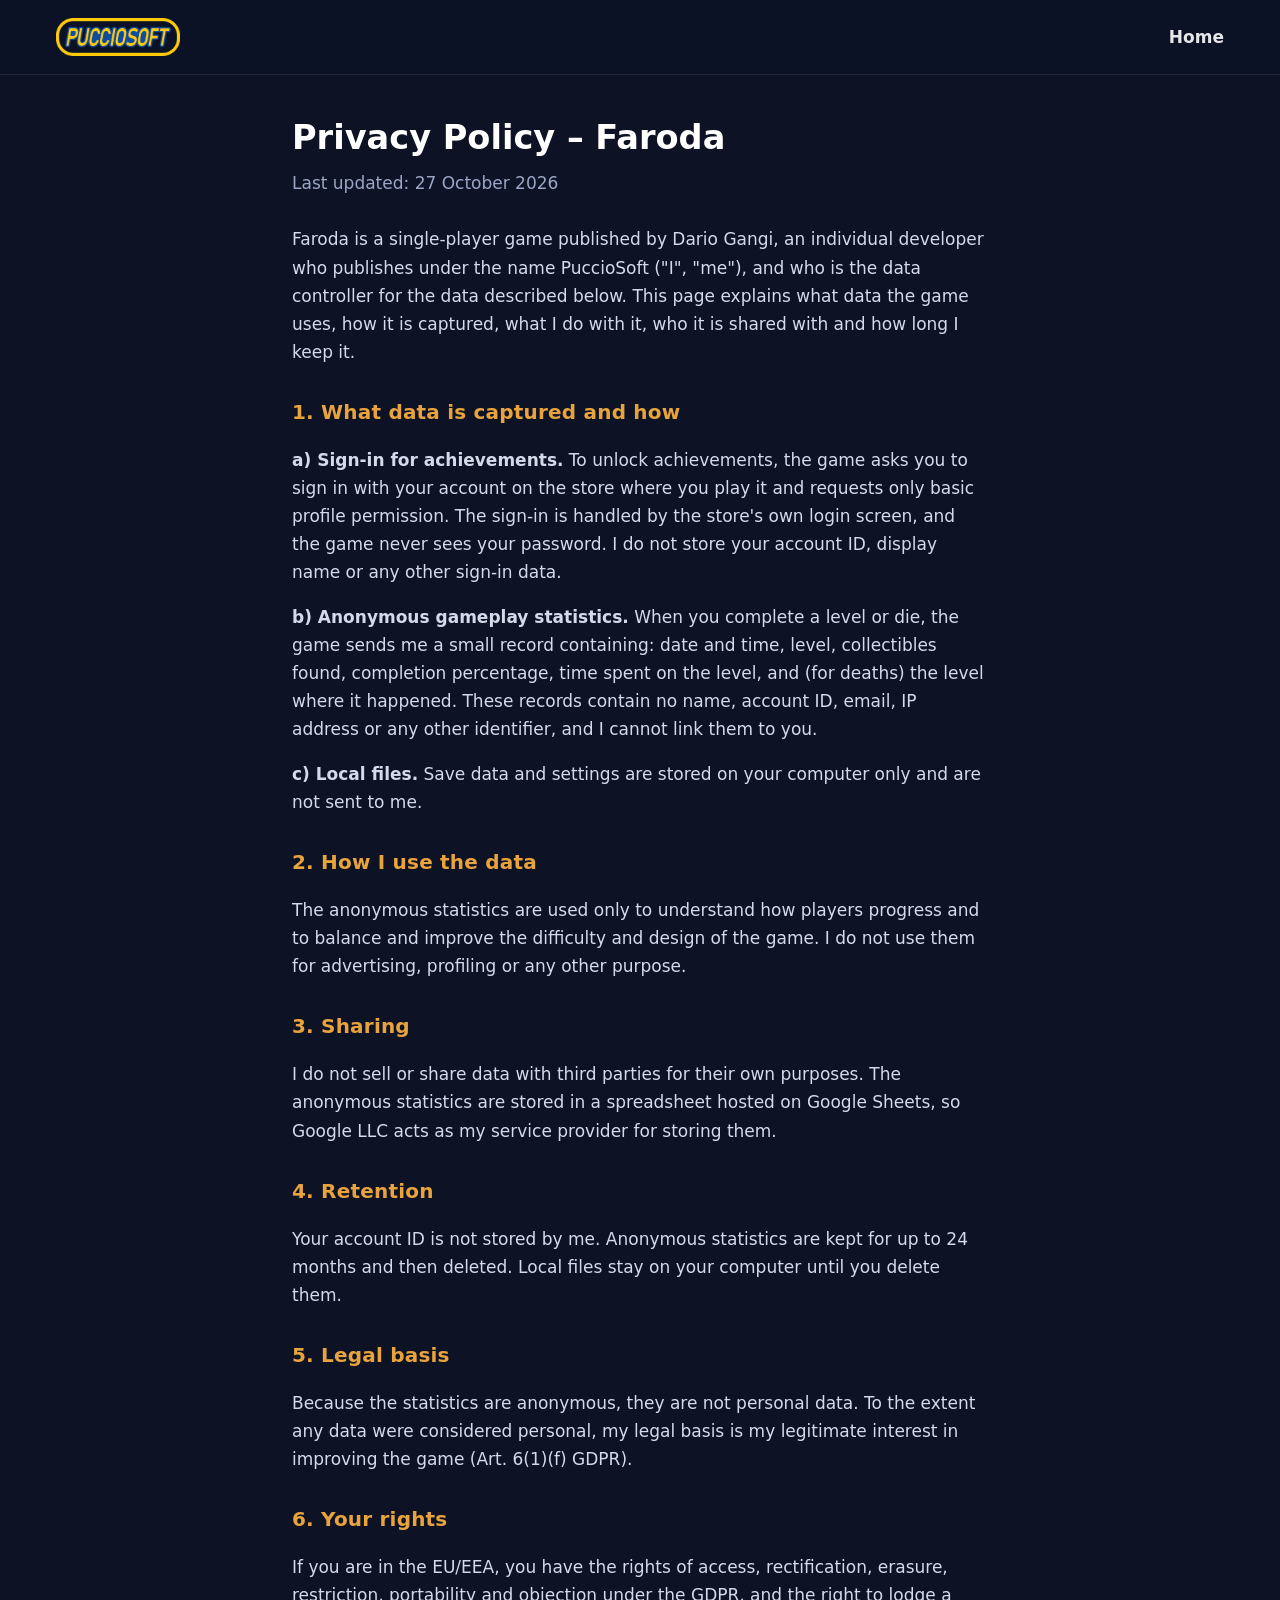
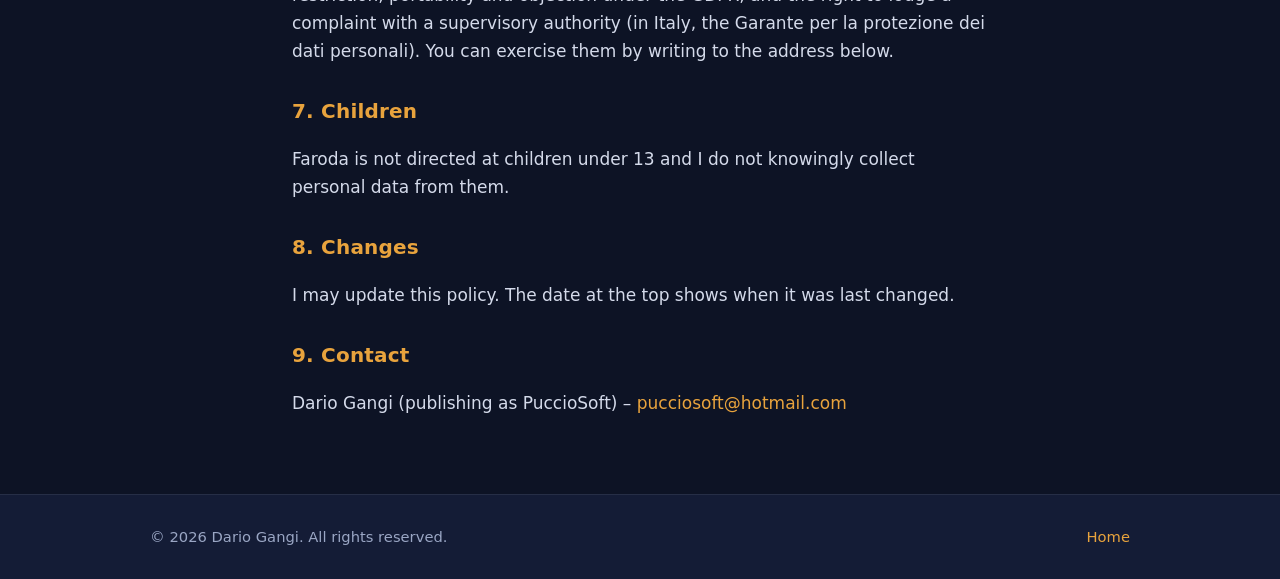
==== commit 2e2da828: "Add files via upload" ====
--- a/privacy.html
+++ b/privacy.html
@@ -28,11 +28,11 @@
   </p>
 
   <h2>1. What data is captured and how</h2>
-  <p><strong>a) Sign-in (Epic Games Store version only).</strong>
-    To unlock achievements, the game asks you to sign in with your Epic Games account and requests
-    only the <em>Basic Profile</em> permission. The sign-in is handled by Epic's own login screen
-    and the game never sees your password. I do not store your account ID, display name or any
-    other sign-in data.</p>
+  <p><strong>a) Sign-in for achievements.</strong>
+    To unlock achievements, the game asks you to sign in with your account on the store where you
+    play it and requests only basic profile permission. The sign-in is handled by the store's own
+    login screen, and the game never sees your password. I do not store your account ID, display
+    name or any other sign-in data.</p>
   <p><strong>b) Anonymous gameplay statistics.</strong>
     When you complete a level or die, the game sends me a small record containing: date and time,
     level, collectibles found, completion percentage, time spent on the level, and (for deaths)
